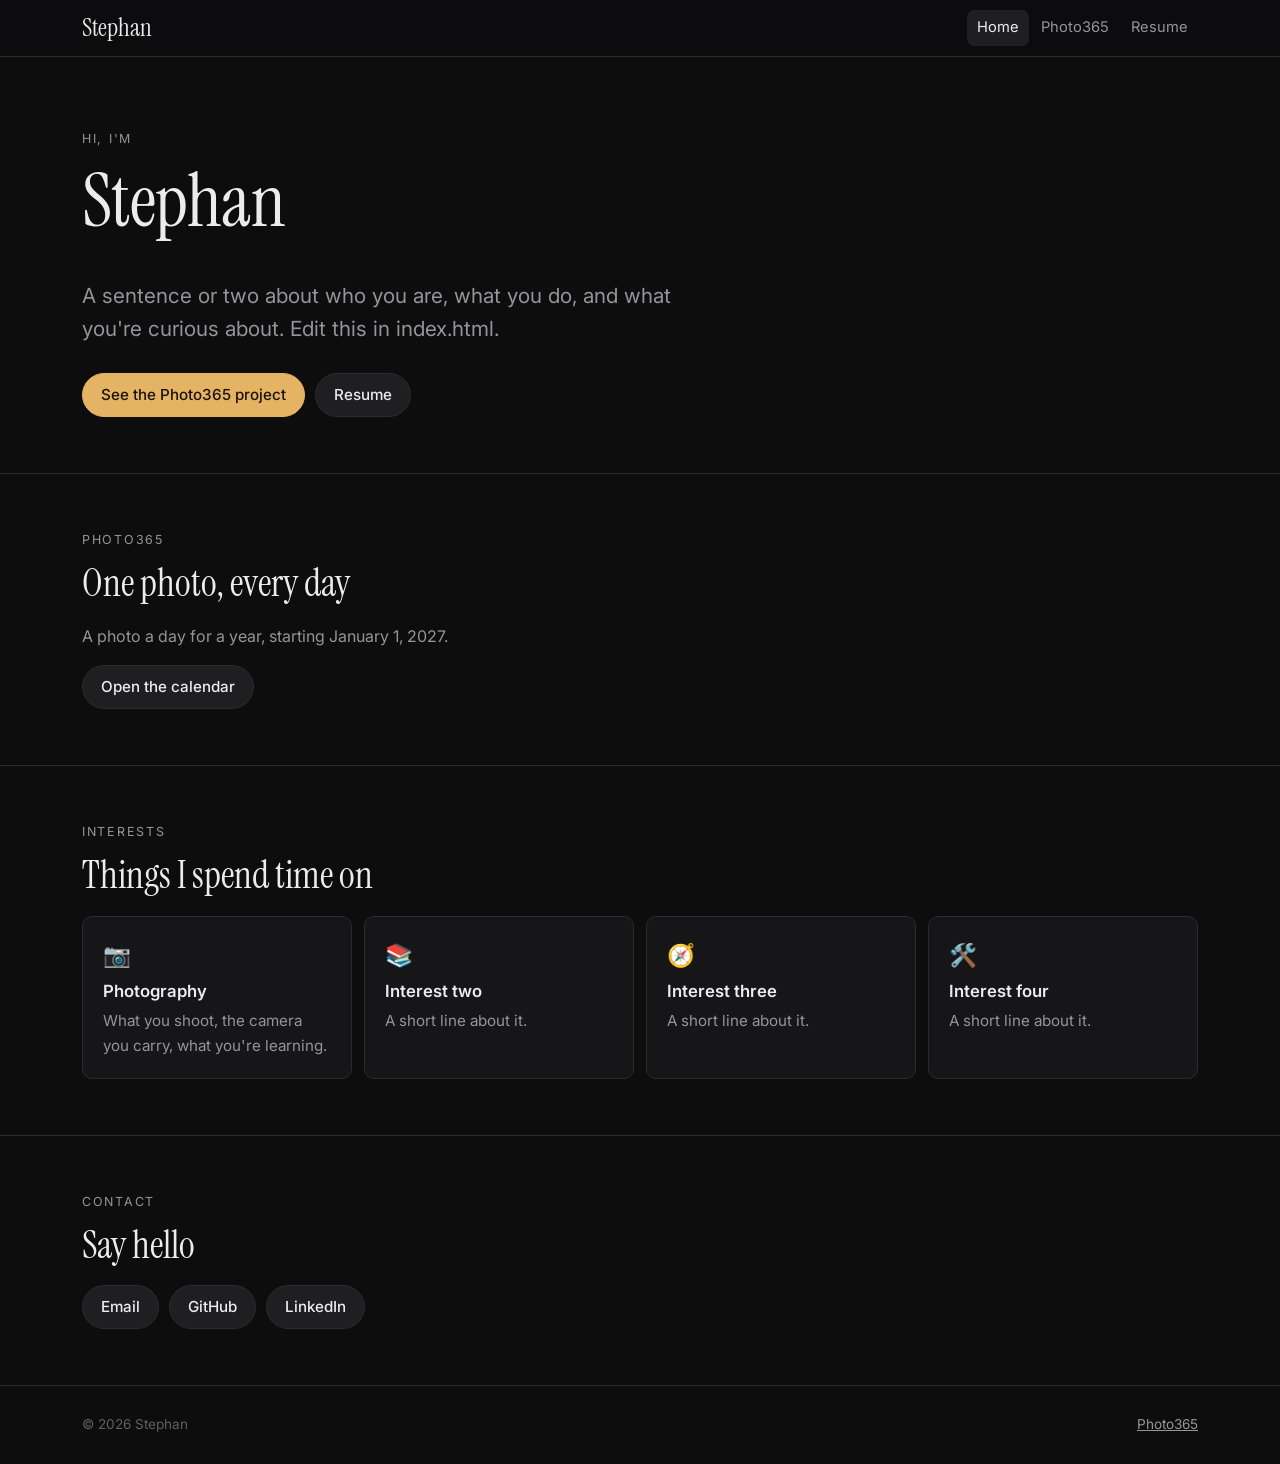
==== index.html @ 2fb01dae "Add files via upload" ====
<!doctype html>
<html lang="en">
<head>
  <meta charset="utf-8">
  <meta name="viewport" content="width=device-width, initial-scale=1, viewport-fit=cover">
  <title>Stephan</title>
  <meta name="description" content="Stephan's personal site: interests, resume, and a photo-a-day project.">
  <meta name="theme-color" content="#0d0d0e">
  <link rel="icon" href="photo365/icons/icon-192.png">
  <link rel="preconnect" href="https://fonts.googleapis.com">
  <link rel="preconnect" href="https://fonts.gstatic.com" crossorigin>
  <link href="https://fonts.googleapis.com/css2?family=Inter:wght@400;500;600&family=Instrument+Serif:ital@0;1&display=swap" rel="stylesheet">
  <link rel="stylesheet" href="assets/site.css">
  <style>
    .hero { padding-top: 72px; padding-bottom: 56px; }
    .hero p.lead { font-size: clamp(1.1rem, 2.4vw, 1.3rem); color: var(--muted); max-width: 46ch; }
    .hero .actions { display: flex; gap: 10px; flex-wrap: wrap; margin-top: 28px; }
    .strip { display: grid; gap: 6px; grid-template-columns: repeat(3, 1fr); margin: 24px 0; }
    @media (min-width: 720px) { .strip { grid-template-columns: repeat(6, 1fr); } }
    .strip a { aspect-ratio: 1; border-radius: 6px; overflow: hidden; background: var(--surface); }
    .strip img { width: 100%; height: 100%; object-fit: cover; transition: transform .3s; }
    .strip a:hover img { transform: scale(1.04); }
    .split { display: grid; gap: 32px; }
    @media (min-width: 860px) { .split { grid-template-columns: 1fr 1.4fr; align-items: start; } }
    .card .icon { font-size: 1.4rem; margin-bottom: 10px; }
    .links { display: flex; gap: 10px; flex-wrap: wrap; }
  </style>
</head>
<body>
  <header class="site-header">
    <div class="wrap">
      <a class="brand" href="./">Stephan</a>
      <nav class="nav" aria-label="Main">
        <a href="./" aria-current="page">Home</a>
        <a href="photo365/">Photo365</a>
        <a href="resume.html">Resume</a>
      </nav>
    </div>
  </header>

  <main>
    <section class="hero wrap">
      <p class="eyebrow">Hi, I'm</p>
      <h1>Stephan</h1>
      <!-- EDIT: replace this sentence with your own intro -->
      <p class="lead">A sentence or two about who you are, what you do, and what you're curious about. Edit this in index.html.</p>
      <div class="actions">
        <a class="btn primary" href="photo365/">See the Photo365 project</a>
        <a class="btn" href="resume.html">Resume</a>
      </div>
    </section>

    <section class="section">
      <div class="wrap">
        <p class="eyebrow">Photo365</p>
        <div class="split">
          <div>
            <h2>One photo, every day</h2>
            <p class="muted" id="p365-status">A photo a day for a year.</p>
            <a class="btn" href="photo365/">Open the calendar</a>
          </div>
          <div class="strip" id="p365-strip" aria-label="Latest photos"></div>
        </div>
      </div>
    </section>

    <section class="section">
      <div class="wrap">
        <p class="eyebrow">Interests</p>
        <h2>Things I spend time on</h2>
        <!-- EDIT: change, add, or remove cards -->
        <div class="cards">
          <div class="card"><div class="icon">📷</div><h3>Photography</h3><p>What you shoot, the camera you carry, what you're learning.</p></div>
          <div class="card"><div class="icon">📚</div><h3>Interest two</h3><p>A short line about it.</p></div>
          <div class="card"><div class="icon">🧭</div><h3>Interest three</h3><p>A short line about it.</p></div>
          <div class="card"><div class="icon">🛠️</div><h3>Interest four</h3><p>A short line about it.</p></div>
        </div>
      </div>
    </section>

    <section class="section">
      <div class="wrap">
        <p class="eyebrow">Contact</p>
        <h2>Say hello</h2>
        <!-- EDIT: put in your real links -->
        <div class="links">
          <a class="btn" href="mailto:you@example.com">Email</a>
          <a class="btn" href="https://github.com/YOUR_GITHUB_USERNAME">GitHub</a>
          <a class="btn" href="https://www.linkedin.com/">LinkedIn</a>
        </div>
      </div>
    </section>
  </main>

  <footer class="site-footer">
    <div class="wrap"><span>© <span id="yr"></span> Stephan</span><a href="photo365/">Photo365</a></div>
  </footer>

  <script src="photo365/config.js"></script>
  <script src="photo365/common.js"></script>
  <script>
    document.getElementById('yr').textContent = new Date().getFullYear();
    P365.loadEntries().then(function (list) {
      var strip = document.getElementById('p365-strip');
      var latest = list.slice(-6).reverse();
      latest.forEach(function (e) {
        var a = document.createElement('a');
        a.href = 'photo365/#day/' + e.date;
        a.innerHTML = '<img loading="lazy" alt="">';
        a.firstChild.src = P365.imgUrl(e, 'thumb');
        a.firstChild.alt = e.caption || ('Photo for ' + P365.prettyDate(e.date));
        strip.appendChild(a);
      });
      var s = P365.stats(list);
      var startTxt = P365.prettyDate(s.start, { month: 'long', day: 'numeric', year: 'numeric' });
      document.getElementById('p365-status').textContent = s.today < 1
        ? 'A photo a day for a year, starting ' + startTxt + '.' + (s.practice ? ' ' + s.practice + ' practice shots so far.' : '')
        : s.count + ' photos so far. Today is day ' + Math.min(s.today, s.total) + ' of ' + s.total + '.';
    }).catch(function () {});
  </script>
</body>
</html>
---- assets/site.css ----
/* Shared styles for the whole site. Dark, minimal, photo-first. */
:root {
  --bg: #0d0d0e;
  --surface: #161618;
  --surface-2: #1f1f22;
  --line: #2b2b30;
  --text: #ececec;
  --muted: #94949a;
  --faint: #5e5e64;
  --accent: #e4b363;
  --accent-ink: #1b1408;
  --danger: #ff7a6b;
  --ok: #7fd3a0;
  --radius: 10px;
  --max: 1180px;
  --serif: "Instrument Serif", Georgia, "Times New Roman", serif;
  --sans: "Inter", system-ui, -apple-system, "Segoe UI", Roboto, sans-serif;
  color-scheme: dark;
}
* { box-sizing: border-box; }
[hidden] { display: none !important; }
html { -webkit-text-size-adjust: 100%; }
body {
  margin: 0; background: var(--bg); color: var(--text);
  font: 16px/1.6 var(--sans); -webkit-font-smoothing: antialiased;
  min-height: 100vh; display: flex; flex-direction: column;
}
main { flex: 1; }
a { color: inherit; }
img { max-width: 100%; display: block; }
button, input, textarea, select { font: inherit; color: inherit; }
h1, h2, h3 { font-weight: 400; line-height: 1.1; margin: 0 0 .5em; }
h1 { font-family: var(--serif); font-size: clamp(2.6rem, 7vw, 4.6rem); letter-spacing: -.01em; }
h2 { font-family: var(--serif); font-size: clamp(1.8rem, 4vw, 2.4rem); }
h3 { font-size: 1.05rem; font-weight: 600; }
p { margin: 0 0 1em; }
.muted { color: var(--muted); }
.wrap { width: 100%; max-width: var(--max); margin: 0 auto; padding: 0 16px; }
@media (min-width: 720px) { .wrap { padding: 0 32px; } }

/* Header */
.site-header {
  position: sticky; top: 0; z-index: 30;
  background: rgba(13, 13, 14, .86); backdrop-filter: saturate(140%) blur(12px);
  -webkit-backdrop-filter: saturate(140%) blur(12px);
  border-bottom: 1px solid var(--line);
  padding-top: env(safe-area-inset-top);
}
.site-header .wrap { display: flex; align-items: center; justify-content: space-between; height: 56px; gap: 12px; }
.brand { font-family: var(--serif); font-size: 1.55rem; text-decoration: none; white-space: nowrap; }
.nav { display: flex; gap: 2px; overflow-x: auto; scrollbar-width: none; }
.nav::-webkit-scrollbar { display: none; }
.nav a {
  text-decoration: none; color: var(--muted); padding: 6px 10px; border-radius: 7px;
  font-size: .92rem; white-space: nowrap;
}
.nav a:hover, .nav a[aria-current="page"] { color: var(--text); background: var(--surface-2); }

/* Buttons */
.btn {
  display: inline-flex; align-items: center; justify-content: center; gap: 8px;
  min-height: 44px; padding: 0 18px; border-radius: 999px; border: 1px solid var(--line);
  background: var(--surface-2); color: var(--text); text-decoration: none; cursor: pointer;
  font-size: .95rem; font-weight: 500; transition: background .15s, border-color .15s, opacity .15s;
}
.btn:hover { border-color: #44444a; }
.btn.primary { background: var(--accent); color: var(--accent-ink); border-color: var(--accent); }
.btn.primary:hover { filter: brightness(1.06); }
.btn.ghost { background: transparent; }
.btn.danger { color: var(--danger); background: transparent; }
.btn:disabled { opacity: .5; cursor: default; }
.btn svg { width: 18px; height: 18px; }

/* Sections */
.section { padding: 56px 0; border-top: 1px solid var(--line); }
.section:first-of-type { border-top: 0; }
.eyebrow { font-size: .78rem; letter-spacing: .14em; text-transform: uppercase; color: var(--muted); margin-bottom: 12px; }
.cards { display: grid; gap: 12px; grid-template-columns: repeat(auto-fill, minmax(240px, 1fr)); }
.card { background: var(--surface); border: 1px solid var(--line); border-radius: var(--radius); padding: 20px; }
.card p { color: var(--muted); margin: 0; font-size: .95rem; }

/* Long-form text */
.prose { font-size: 1.04rem; line-height: 1.75; max-width: 68ch; }
.prose h1, .prose h2, .prose h3 { font-family: var(--sans); font-weight: 600; margin: 1.4em 0 .5em; }
.prose h1 { font-size: 1.4rem; } .prose h2 { font-size: 1.2rem; } .prose h3 { font-size: 1.05rem; }
.prose a { color: var(--accent); }
.prose blockquote { margin: 1em 0; padding-left: 16px; border-left: 2px solid var(--accent); color: var(--muted); }
.prose code { background: var(--surface-2); padding: 1px 5px; border-radius: 4px; font-size: .9em; }
.prose ul, .prose ol { padding-left: 1.3em; }

.site-footer { border-top: 1px solid var(--line); padding: 28px 0 calc(28px + env(safe-area-inset-bottom)); color: var(--faint); font-size: .85rem; }
.site-footer .wrap { display: flex; justify-content: space-between; gap: 16px; flex-wrap: wrap; }
.site-footer a { color: var(--muted); }

:focus-visible { outline: 2px solid var(--accent); outline-offset: 2px; }
.sr-only { position: absolute; width: 1px; height: 1px; overflow: hidden; clip: rect(0 0 0 0); white-space: nowrap; }
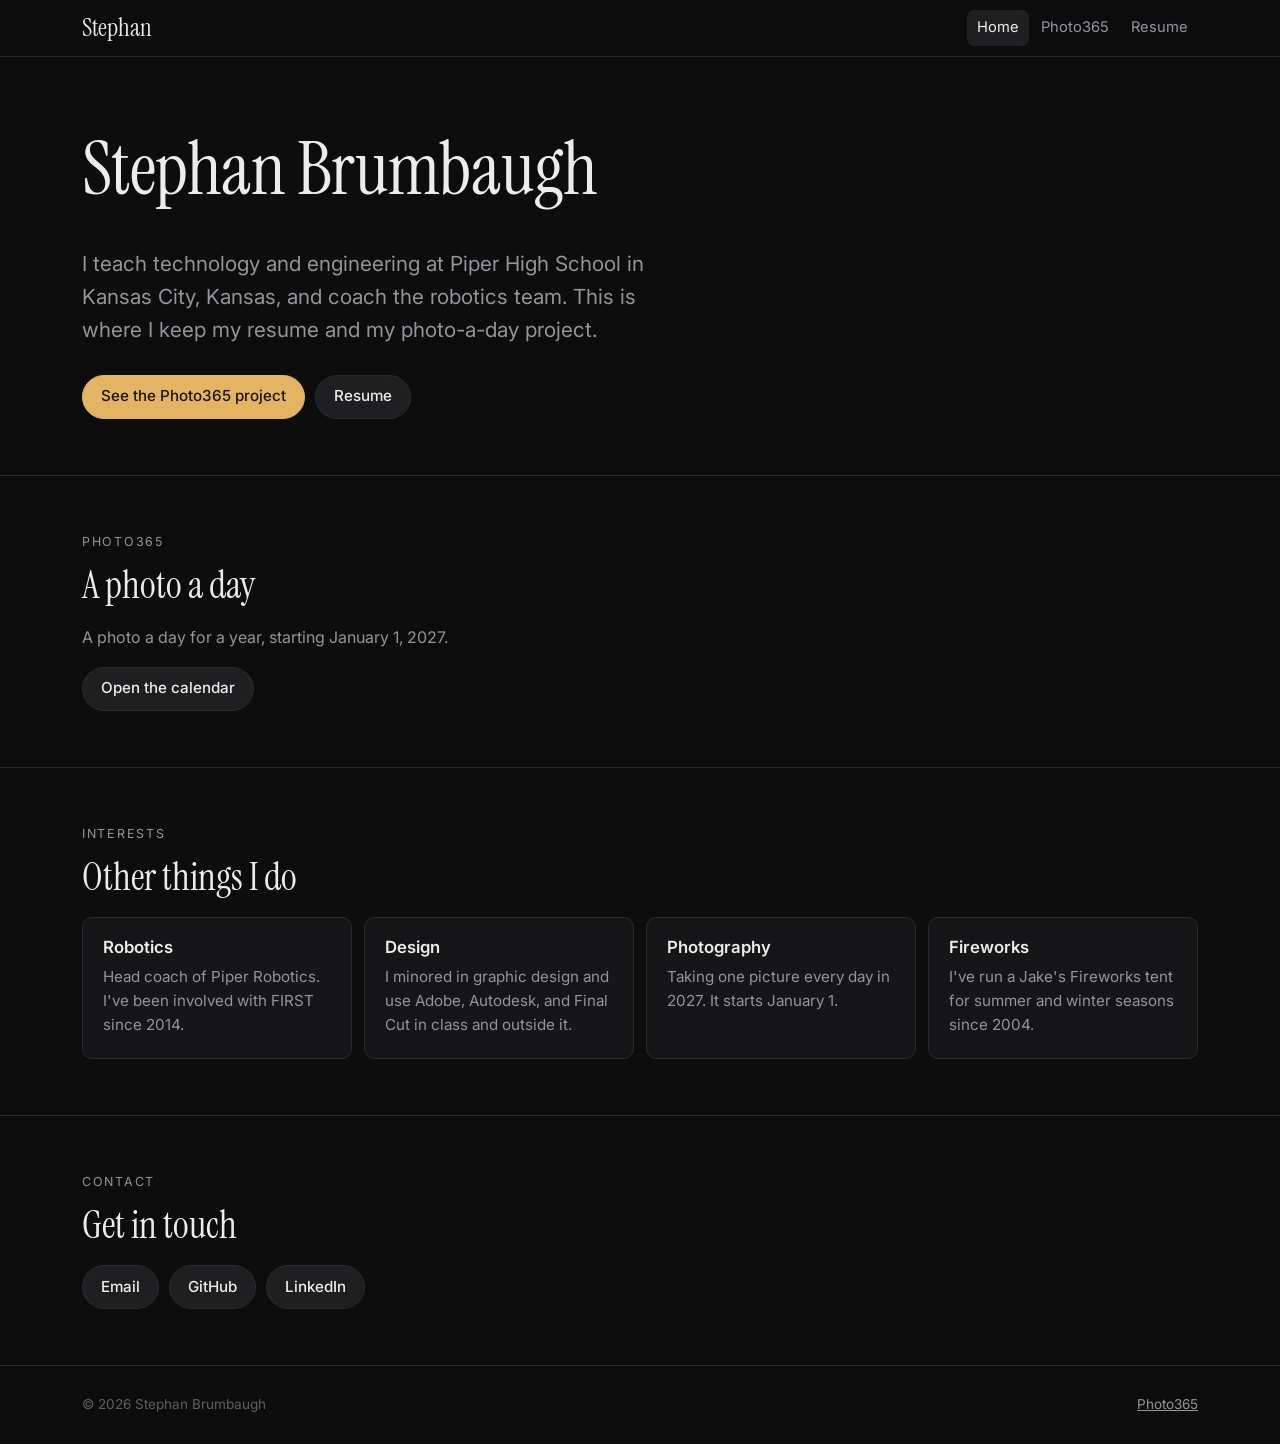
==== commit 14210b6e: "Add files via upload" ====
--- a/index.html
+++ b/index.html
@@ -3,8 +3,8 @@
 <head>
   <meta charset="utf-8">
   <meta name="viewport" content="width=device-width, initial-scale=1, viewport-fit=cover">
-  <title>Stephan</title>
-  <meta name="description" content="Stephan's personal site: interests, resume, and a photo-a-day project.">
+  <title>Stephan Brumbaugh</title>
+  <meta name="description" content="Stephan Brumbaugh: technology and engineering teacher, robotics coach, and a photo a day.">
   <meta name="theme-color" content="#0d0d0e">
   <link rel="icon" href="photo365/icons/icon-192.png">
   <link rel="preconnect" href="https://fonts.googleapis.com">
@@ -40,10 +40,9 @@
 
   <main>
     <section class="hero wrap">
-      <p class="eyebrow">Hi, I'm</p>
-      <h1>Stephan</h1>
-      <!-- EDIT: replace this sentence with your own intro -->
-      <p class="lead">A sentence or two about who you are, what you do, and what you're curious about. Edit this in index.html.</p>
+      <h1>Stephan Brumbaugh</h1>
+      <!-- EDIT: this is a first draft built from your resume. Make it sound like you. -->
+      <p class="lead">I teach technology and engineering at Piper High School in Kansas City, Kansas, and coach the robotics team. This is where I keep my resume and my photo-a-day project.</p>
       <div class="actions">
         <a class="btn primary" href="photo365/">See the Photo365 project</a>
         <a class="btn" href="resume.html">Resume</a>
@@ -55,7 +54,7 @@
         <p class="eyebrow">Photo365</p>
         <div class="split">
           <div>
-            <h2>One photo, every day</h2>
+            <h2>A photo a day</h2>
             <p class="muted" id="p365-status">A photo a day for a year.</p>
             <a class="btn" href="photo365/">Open the calendar</a>
           </div>
@@ -67,13 +66,13 @@
     <section class="section">
       <div class="wrap">
         <p class="eyebrow">Interests</p>
-        <h2>Things I spend time on</h2>
-        <!-- EDIT: change, add, or remove cards -->
+        <h2>Other things I do</h2>
+        <!-- EDIT: first drafts from your resume. Change, add, or remove cards. -->
         <div class="cards">
-          <div class="card"><div class="icon">📷</div><h3>Photography</h3><p>What you shoot, the camera you carry, what you're learning.</p></div>
-          <div class="card"><div class="icon">📚</div><h3>Interest two</h3><p>A short line about it.</p></div>
-          <div class="card"><div class="icon">🧭</div><h3>Interest three</h3><p>A short line about it.</p></div>
-          <div class="card"><div class="icon">🛠️</div><h3>Interest four</h3><p>A short line about it.</p></div>
+          <div class="card"><h3>Robotics</h3><p>Head coach of Piper Robotics. I've been involved with FIRST since 2014.</p></div>
+          <div class="card"><h3>Design</h3><p>I minored in graphic design and use Adobe, Autodesk, and Final Cut in class and outside it.</p></div>
+          <div class="card"><h3>Photography</h3><p>Taking one picture every day in 2027. It starts January 1.</p></div>
+          <div class="card"><h3>Fireworks</h3><p>I've run a Jake's Fireworks tent for summer and winter seasons since 2004.</p></div>
         </div>
       </div>
     </section>
@@ -81,8 +80,8 @@
     <section class="section">
       <div class="wrap">
         <p class="eyebrow">Contact</p>
-        <h2>Say hello</h2>
-        <!-- EDIT: put in your real links -->
+        <h2>Get in touch</h2>
+        <!-- EDIT: put in your real email and links, or delete the ones you don't want -->
         <div class="links">
           <a class="btn" href="mailto:you@example.com">Email</a>
           <a class="btn" href="https://github.com/YOUR_GITHUB_USERNAME">GitHub</a>
@@ -93,7 +92,7 @@
   </main>
 
   <footer class="site-footer">
-    <div class="wrap"><span>© <span id="yr"></span> Stephan</span><a href="photo365/">Photo365</a></div>
+    <div class="wrap"><span>© <span id="yr"></span> Stephan Brumbaugh</span><a href="photo365/">Photo365</a></div>
   </footer>
 
   <script src="photo365/config.js"></script>
